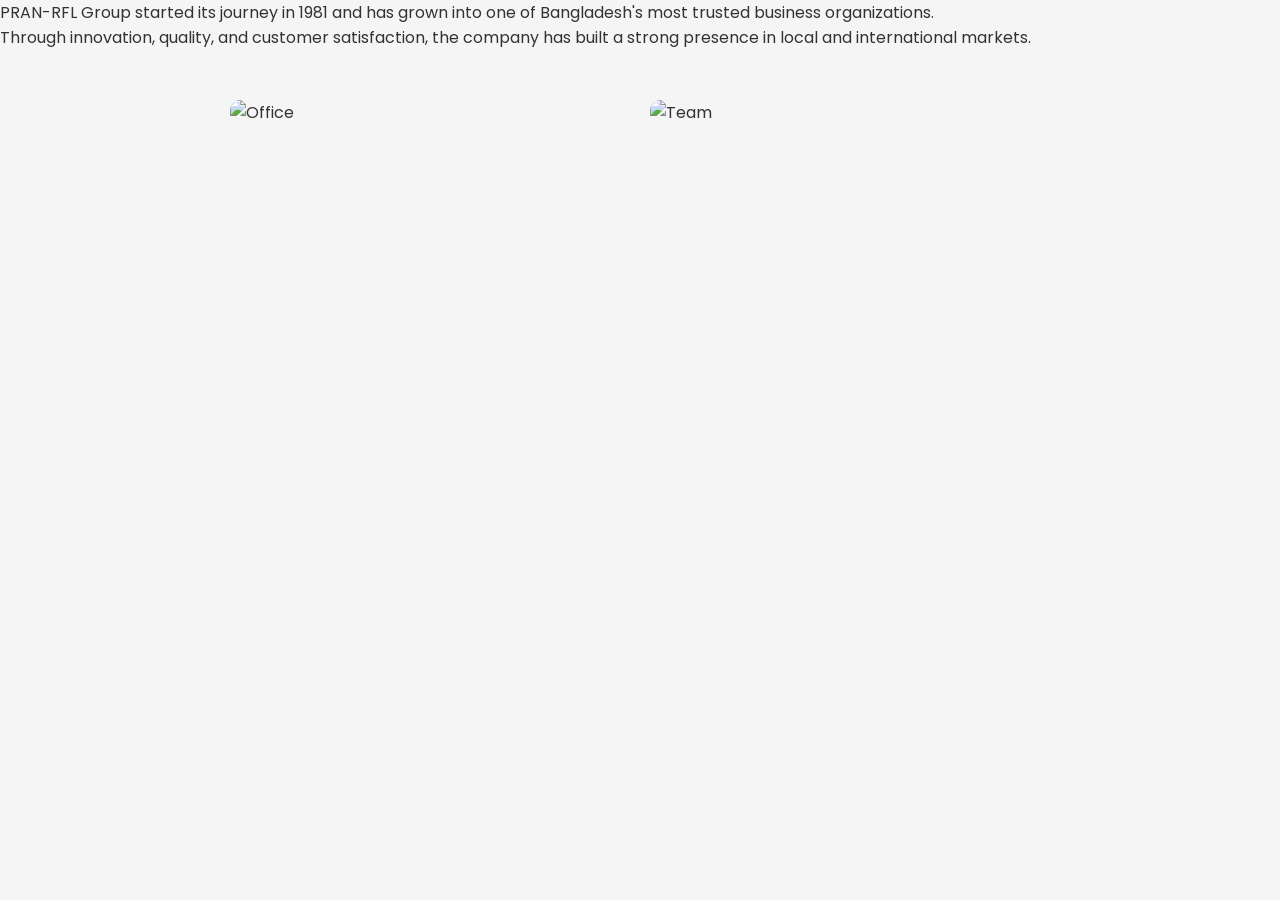
==== index.html @ d0a6dce4 "PRAN-RFL Website Semi Final Version" ====
<!DOCTYPE html>
<html lang="en">
<head>
    <meta charset="UTF-8">
    <meta name="viewport" content="width=device-width, initial-scale=1.0">
    <title>PRAN-RFL Group</title>
<link rel="preconnect" href="https://fonts.googleapis.com">
<link rel="preconnect" href="https://fonts.gstatic.com" crossorigin>

<link href="https://fonts.googleapis.com/css2?family=Poppins:wght@300;400;500;600;700&family=Playfair+Display:wght@600;700&display=swap" rel="stylesheet">
    <link rel="stylesheet" href="style.css">
</head>
<body>
<p>
        PRAN-RFL Group started its journey in 1981 and has grown into one of
        Bangladesh's most trusted business organizations.
    </p>

    <p>
        Through innovation, quality, and customer satisfaction, the company
        has built a strong presence in local and international markets.
    </p>

</section>

<!-- Images Section -->
<section class="gallery">

    <img src="https://images.unsplash.com/photo-1497366754035-f200968a6e72?w=500" alt="Office">

    <img src="https://images.unsplash.com/photo-1517048676732-d65bc937f952?w=500" alt="Team">

</section>
</body>
</html>
---- style.css ----
*{
    margin:0;
    padding:0;
    box-sizing:border-box;
}

body{
    font-family:'Poppins', sans-serif;
    background:#f5f5f5;
    color:#333;
}

/* Navbar */

nav{
    background:#0c3b5e;
    display:flex;
    justify-content:space-between;
    align-items:center;
    padding:20px 50px;
}

.logo{
    color:white;
    font-size:24px;
    font-weight:bold;
}

nav ul{
    display:flex;
    list-style:none;
}

nav ul li{
    margin-left:20px;
}

nav ul li a{
    color:white;
    text-decoration:none;
}

nav ul li a:hover{
    color:orange;
}

/* Hero */

.hero{
    display:flex;
    justify-content:space-between;
    align-items:center;
    padding:60px;
}

.hero-text{
    width:50%;
}

.hero-text h1{
    font-size:50px;
    color:#0c3b5e;
}

.hero-text h2{
    margin:10px 0;
    color:orange;
}

.hero-text p{
    margin:15px 0;
    line-height:1.7;
}

.btn{
    display:inline-block;
    background:orange;
    color:white;
    padding:10px 20px;
    text-decoration:none;
    border-radius:5px;
}

.hero-image img{
    width:500px;
    border-radius:15px;
}

/* Overview */

.overview{
    text-align:center;
    padding:50px;
}

.overview h2{
    margin-bottom:20px;
    color:#0c3b5e;
}

.overview p{
    margin:10px 0;
}

/* Gallery */

.gallery{
    display:flex;
    justify-content:center;
    gap:20px;
    padding:50px;
}

.gallery img{
    width:400px;
    border-radius:10px;
}
/* ABOUT PAGE */

.about-section{
    display:flex;
    align-items:center;
    justify-content:center;
    gap:40px;
    padding:60px;
}

.about-image img{
    width:500px;
    border-radius:15px;
}

.about-text{
    width:50%;
}

.about-text h1{
    color:#0c3b5e;
    margin-bottom:20px;
}

.about-text p{
    margin-bottom:15px;
    line-height:1.8;
}

.mission{
    text-align:center;
    padding:50px;
}

.mission h2{
    color:#0c3b5e;
    margin-bottom:20px;
}

.mission p{
    margin-bottom:20px;
}

.mission img{
    width:600px;
    border-radius:15px;
}
/* PRODUCTS PAGE */

.products{
    padding:50px;
    text-align:center;
}

.products h1{
    color:#0c3b5e;
    margin-bottom:20px;
}

.products p{
    margin-bottom:15px;
}

.product-cards{
    display:flex;
    justify-content:center;
    gap:20px;
    margin:40px 0;
}
/* TEAM PAGE */

.team{
    padding:80px 10%;
    text-align:center;
}

.team h1{
    color:#0c3b5e;
    margin-bottom:20px;
    font-size:40px;
}

.team p{
    line-height:1.8;
}

.team-grid{
    display:grid;
    grid-template-columns:repeat(3,1fr);
    gap:30px;
    margin-top:50px;
}

.member{
    background:white;
    padding:25px;
    border-radius:15px;
    box-shadow:0 4px 15px rgba(0,0,0,0.1);
    transition:0.3s;
}

.member:hover{
    transform:translateY(-10px);
}

.member img{
    width:100%;
    height:280px;
    object-fit:cover;
    border-radius:12px;
}

.member h3{
    margin-top:15px;
    color:#0c3b5e;
}

.member h4{
    color:orange;
    margin:10px 0;
    font-weight:normal;
}

.member p{
    font-size:14px;
}
/* TEAM PAGE */

.team{
    padding:80px 10%;
    text-align:center;
}

.team h1{
    font-size:42px;
    color:#0c3b5e;
    margin-bottom:20px;
}

.team-intro{
    max-width:800px;
    margin:auto;
    line-height:1.8;
    margin-bottom:50px;
}

.team-grid{
    display:grid;
    grid-template-columns:repeat(3,1fr);
    gap:30px;
}

.member{
    background:white;
    border-radius:20px;
    overflow:hidden;
    box-shadow:0 5px 20px rgba(0,0,0,0.1);
    transition:0.4s;
}

.member:hover{
    transform:translateY(-12px);
}

.member img{
    width:100%;
    height:300px;
    object-fit:cover;
}

.member h3{
    margin-top:20px;
    color:#0c3b5e;
}

.member span{
    display:block;
    color:#ff7a00;
    font-weight:bold;
    margin:10px 0;
}

.member p{
    padding:0 20px 25px;
    line-height:1.7;
}

.stats{
    margin-top:70px;
    display:grid;
    grid-template-columns:repeat(4,1fr);
    gap:20px;
}

.stat-box{
    background:#0c3b5e;
    color:white;
    padding:30px;
    border-radius:15px;
}

.stat-box h2{
    font-size:35px;
    color:#ffb347;
}
/* CONTACT PAGE */

.contact{
    padding:80px 10%;
    text-align:center;
}

.contact h1{
    color:#0c3b5e;
    font-size:42px;
    margin-bottom:20px;
}

.contact p{
    margin-bottom:15px;
    line-height:1.8;
}

.contact-container{
    display:flex;
    gap:40px;
    margin-top:50px;
}

.contact-info,
.contact-form{
    flex:1;
    background:white;
    padding:30px;
    border-radius:20px;
    box-shadow:0 5px 20px rgba(0,0,0,0.1);
}

.contact-info h2{
    color:#0c3b5e;
    margin-bottom:20px;
}

.contact-info p{
    margin-bottom:15px;
}

.contact-info img,
.contact-form img{
    width:100%;
    border-radius:15px;
    margin-top:20px;
}

.contact-form form{
    display:flex;
    flex-direction:column;
}

.contact-form input,
.contact-form textarea{
    padding:12px;
    margin-bottom:15px;
    border:1px solid #ddd;
    border-radius:8px;
    font-size:16px;
}

.contact-form button{
    background:#ff7a00;
    color:white;
    border:none;
    padding:12px;
    border-radius:8px;
    cursor:pointer;
    transition:0.3s;
}

.contact-form button:hover{
    background:#e56d00;
}
/* FOOTER */

footer{
    background:#0c3b5e;
    color:white;
    text-align:center;
    padding:25px;
    margin-top:50px;
}
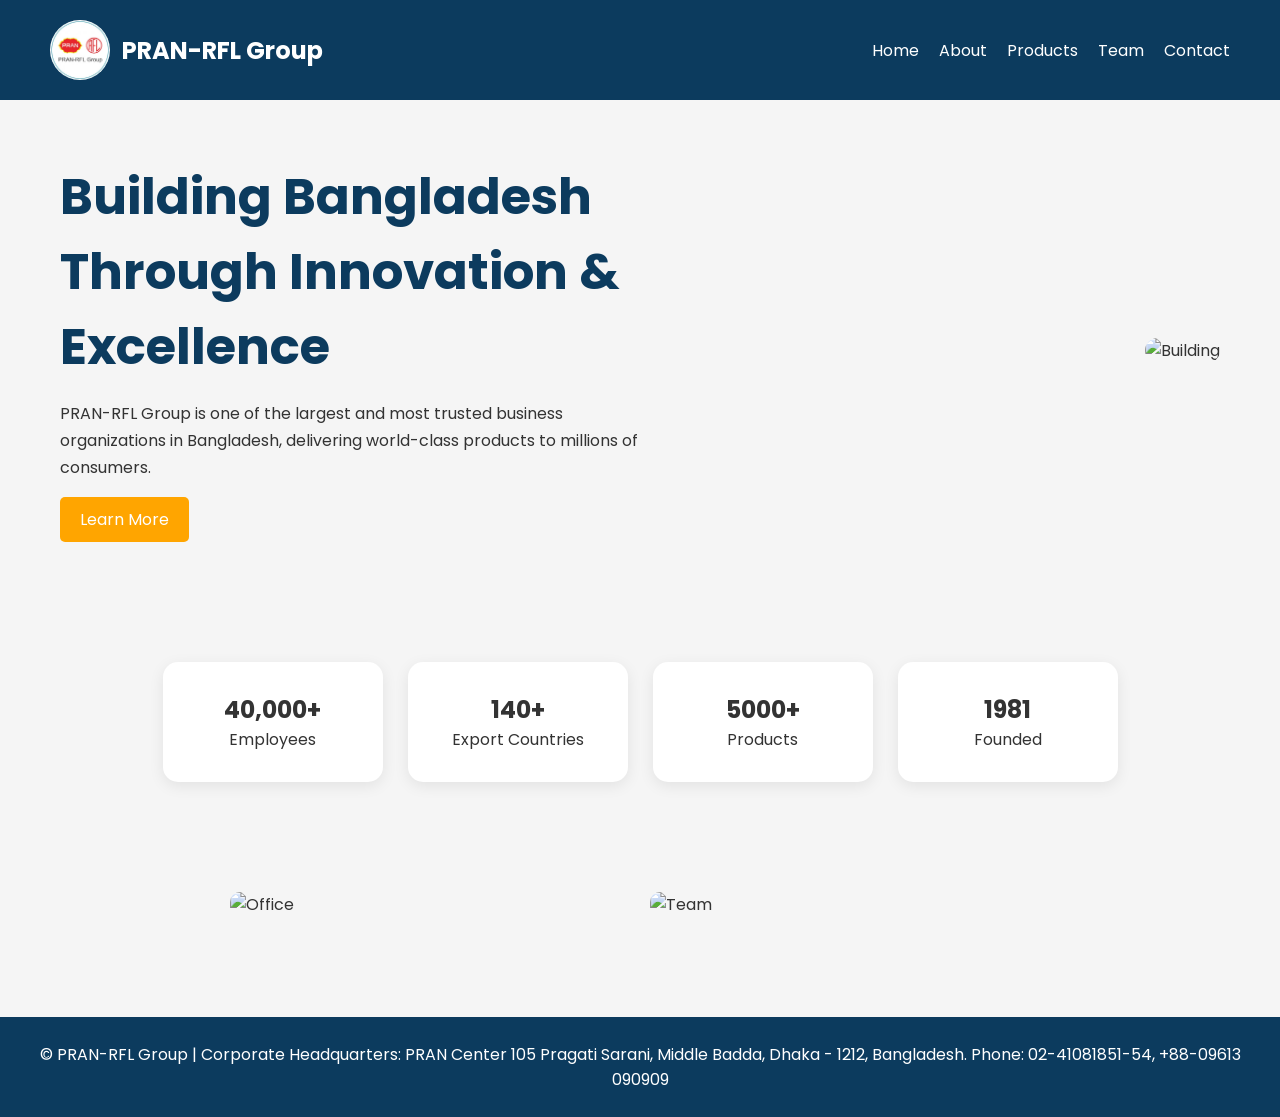
==== commit 12c9daa7: "Updated products section" ====
--- a/index.html
+++ b/index.html
@@ -11,25 +11,85 @@
     <link rel="stylesheet" href="style.css">
 </head>
 <body>
-<p>
-        PRAN-RFL Group started its journey in 1981 and has grown into one of
-        Bangladesh's most trusted business organizations.
-    </p>
 
-    <p>
-        Through innovation, quality, and customer satisfaction, the company
-        has built a strong presence in local and international markets.
-    </p>
+    <!-- Navbar -->
+    <nav>
+        <div class="logo">
+    <img src="pranrfl-logo-1.jpg" alt="PRAN-RFL Logo">
+    <span>PRAN-RFL Group</span>
+</div>
+
+        <ul>
+            <li><a href="index.html">Home</a></li>
+            <li><a href="about.html">About</a></li>
+            <li><a href="products.html">Products</a></li>
+            <li><a href="team.html">Team</a></li>
+            <li><a href="contact.html">Contact</a></li>
+        </ul>
+    </nav>
+
+    <!-- Hero Section -->
+   <section class="hero">
+
+    <div class="hero-text">
+        <h1>Building Bangladesh Through Innovation & Excellence</h1>
+
+        <p>
+            PRAN-RFL Group is one of the largest and most trusted
+            business organizations in Bangladesh, delivering
+            world-class products to millions of consumers.
+        </p>
+
+        <a href="about.html" class="btn">Learn More</a>
+    </div>
+
+    <div class="hero-image">
+        <img src="https://images.unsplash.com/photo-1486406146926-c627a92ad1ab?w=800" alt="Building">
+    </div>
 
 </section>
 
-<!-- Images Section -->
-<section class="gallery">
+    <!-- Statistics -->
+    <section class="home-stats">
 
-    <img src="https://images.unsplash.com/photo-1497366754035-f200968a6e72?w=500" alt="Office">
+        <div class="home-box">
+            <h2>40,000+</h2>
+            <p>Employees</p>
+        </div>
 
-    <img src="https://images.unsplash.com/photo-1517048676732-d65bc937f952?w=500" alt="Team">
+        <div class="home-box">
+            <h2>140+</h2>
+            <p>Export Countries</p>
+        </div>
 
-</section>
+        <div class="home-box">
+            <h2>5000+</h2>
+            <p>Products</p>
+        </div>
+
+        <div class="home-box">
+            <h2>1981</h2>
+            <p>Founded</p>
+        </div>
+
+    </section>
+
+    <!-- Gallery -->
+    <section class="gallery">
+
+        <img src="https://images.unsplash.com/photo-1497366754035-f200968a6e72?w=700" alt="Office">
+
+        <img src="https://images.unsplash.com/photo-1517048676732-d65bc937f952?w=700" alt="Team">
+
+    </section>
+
+    <footer>
+        <p>© PRAN-RFL Group | Corporate Headquarters: 
+
+PRAN Center 105 Pragati Sarani, Middle Badda, Dhaka - 1212, Bangladesh.
+
+Phone: 02-41081851-54, +88-09613 090909</p>
+    </footer>
+
 </body>
 </html>
--- a/style.css
+++ b/style.css
@@ -404,4 +404,103 @@
     text-align:center;
     padding:25px;
     margin-top:50px;
+}
+.logo{
+    display:flex;
+    align-items:center;
+    gap:12px;
+    color:white;
+    font-size:24px;
+    font-weight:bold;
+}
+
+.logo img{
+    width:60px;
+    height:60px;
+    border-radius:50%;
+    object-fit:cover;
+}
+.home-stats{
+    display: flex;
+    justify-content: center;
+    gap: 25px;
+    margin: 60px 0;
+}
+
+.home-box{
+    background: white;
+    padding: 30px;
+    border-radius: 15px;
+    text-align: center;
+    width: 220px;
+    box-shadow: 0 4px 15px rgba(0,0,0,0.08);
+}
+.product-categories{
+    padding:80px 10%;
+    background:#f5f5f5;
+}
+
+.section-header{
+    display:flex;
+    justify-content:space-between;
+    align-items:flex-start;
+    gap:50px;
+    margin-bottom:50px;
+}
+
+.section-header h2{
+    font-size:42px;
+    margin-bottom:10px;
+}
+
+.section-header span{
+    color:#e60012;
+}
+
+.section-header p{
+    color:#555;
+    line-height:1.8;
+}
+
+.category-grid{
+    display:grid;
+    grid-template-columns:repeat(6,1fr);
+    gap:20px;
+}
+
+.category-card{
+    background:#e60012;
+    color:white;
+    padding:30px 15px;
+    border-radius:10px;
+    text-align:center;
+    font-weight:600;
+    min-height:110px;
+
+    display:flex;
+    justify-content:center;
+    align-items:center;
+
+    transition:0.3s;
+}
+
+.category-card:hover{
+    transform:translateY(-5px);
+    cursor:pointer;
+}
+
+@media(max-width:1200px){
+    .category-grid{
+        grid-template-columns:repeat(3,1fr);
+    }
+}
+
+@media(max-width:768px){
+    .section-header{
+        flex-direction:column;
+    }
+
+    .category-grid{
+        grid-template-columns:repeat(2,1fr);
+    }
 }
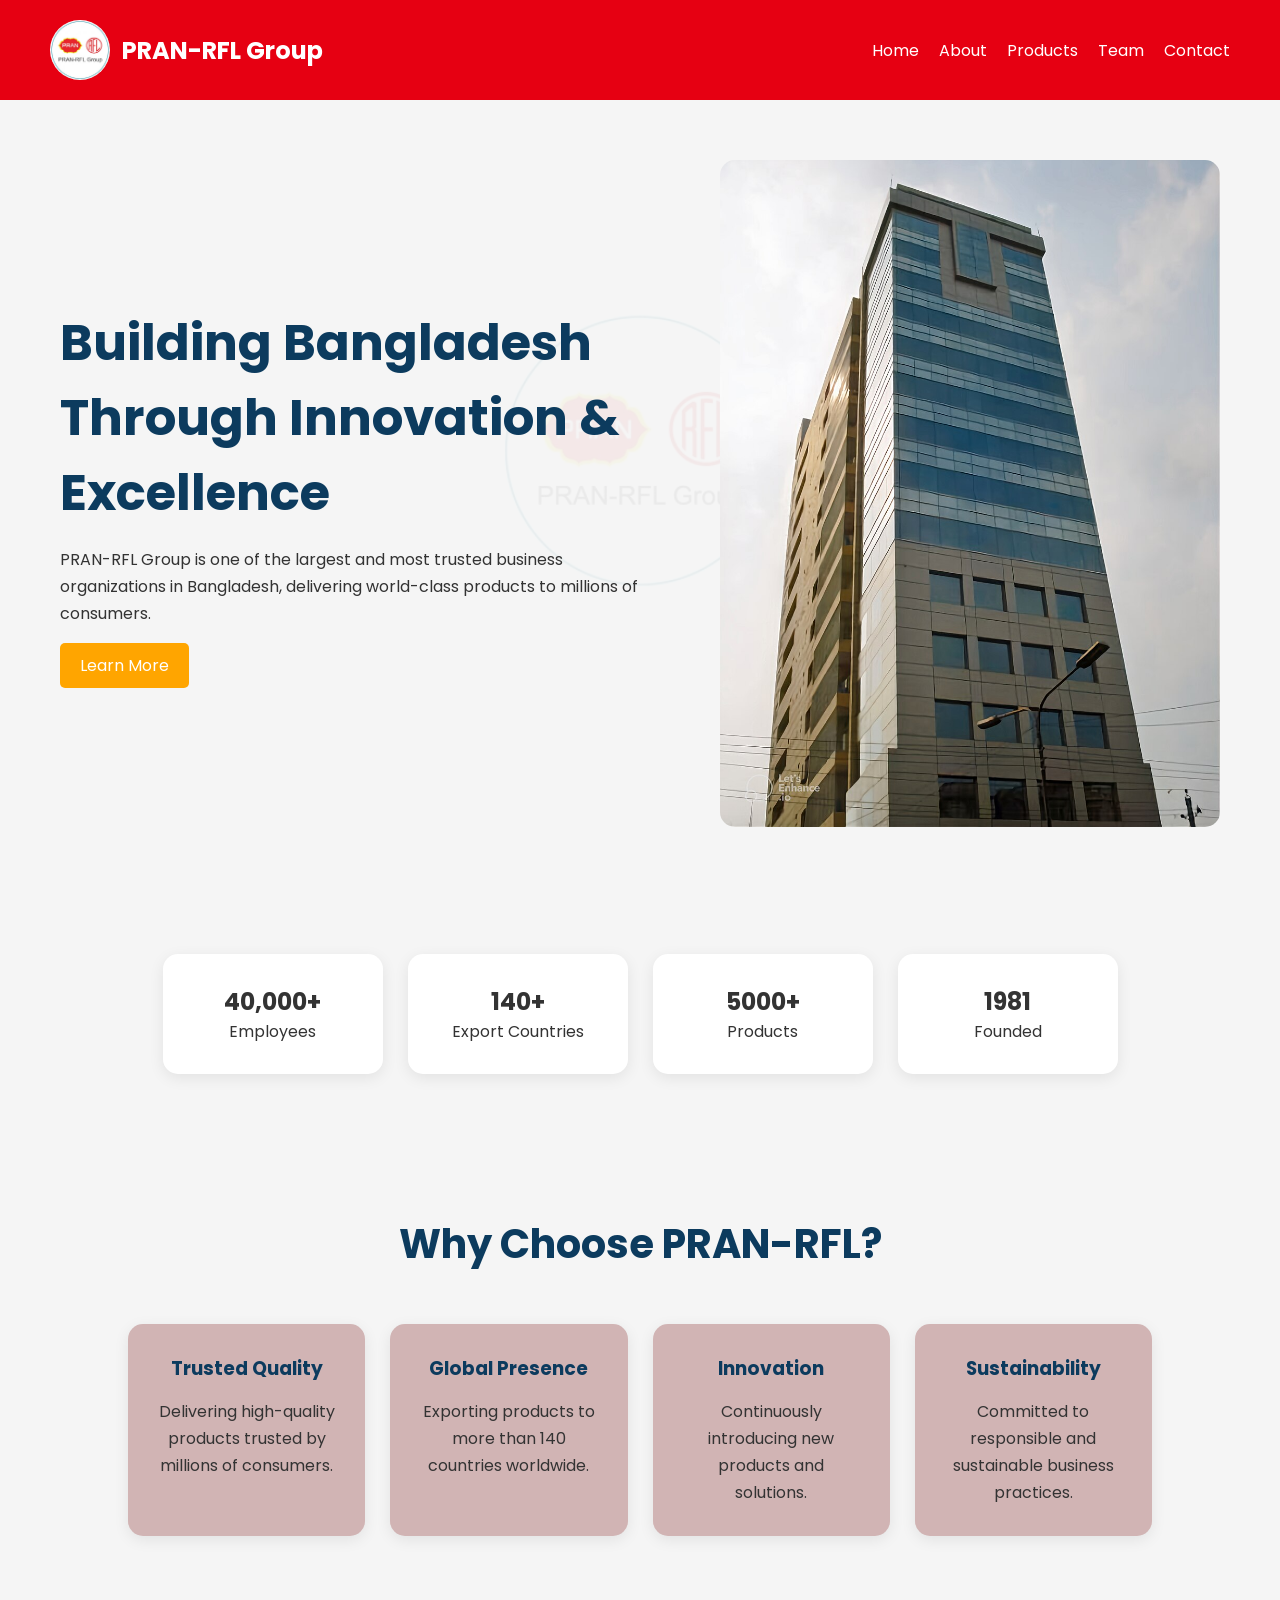
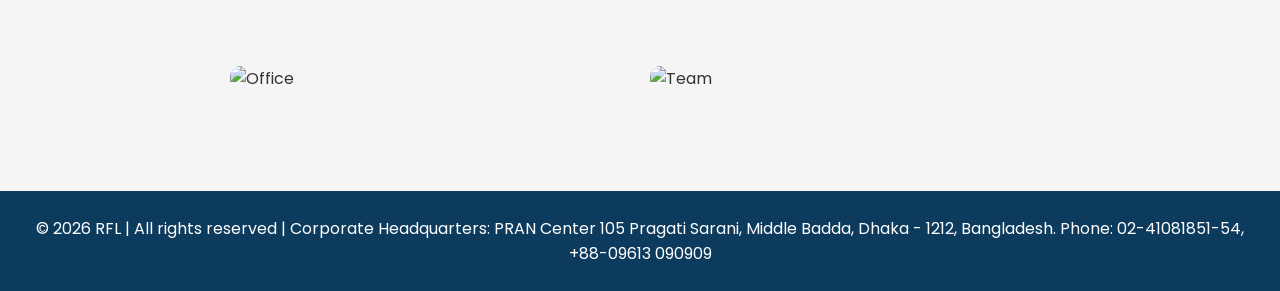
==== commit 1a6dbed0: "Updated building image" ====
--- a/index.html
+++ b/index.html
@@ -44,7 +44,7 @@
     </div>
 
     <div class="hero-image">
-        <img src="https://images.unsplash.com/photo-1486406146926-c627a92ad1ab?w=800" alt="Building">
+<img src="Pran-RFL_Centre.jpg" alt="PRAN-RFL Centre">
     </div>
 
 </section>
@@ -73,7 +73,31 @@
         </div>
 
     </section>
+<section class="why-pran">
+    <h2>Why Choose PRAN-RFL?</h2>
 
+    <div class="why-grid">
+        <div class="why-card">
+            <h3>Trusted Quality</h3>
+            <p>Delivering high-quality products trusted by millions of consumers.</p>
+        </div>
+
+        <div class="why-card">
+            <h3>Global Presence</h3>
+            <p>Exporting products to more than 140 countries worldwide.</p>
+        </div>
+
+        <div class="why-card">
+            <h3>Innovation</h3>
+            <p>Continuously introducing new products and solutions.</p>
+        </div>
+
+        <div class="why-card">
+            <h3>Sustainability</h3>
+            <p>Committed to responsible and sustainable business practices.</p>
+        </div>
+    </div>
+</section>
     <!-- Gallery -->
     <section class="gallery">
 
@@ -84,7 +108,7 @@
     </section>
 
     <footer>
-        <p>© PRAN-RFL Group | Corporate Headquarters: 
+        <p>© 2026 RFL | All rights reserved | Corporate Headquarters: 
 
 PRAN Center 105 Pragati Sarani, Middle Badda, Dhaka - 1212, Bangladesh.
 
--- a/style.css
+++ b/style.css
@@ -13,7 +13,7 @@
 /* Navbar */
 
 nav{
-    background:#0c3b5e;
+    background:#e60012;
     display:flex;
     justify-content:space-between;
     align-items:center;
@@ -79,6 +79,14 @@
     padding:10px 20px;
     text-decoration:none;
     border-radius:5px;
+}
+.btn{
+    transition:all 0.3s ease;
+}
+
+.btn:hover{
+    transform:translateY(-4px);
+    box-shadow:0 8px 20px rgba(0,0,0,0.2);
 }
 
 .hero-image img{
@@ -202,18 +210,22 @@
 }
 
 .team-grid{
-    display:grid;
-    grid-template-columns:repeat(3,1fr);
-    gap:30px;
-    margin-top:50px;
+    display:flex;
+    justify-content:center;
+    gap:80px;
+    flex-wrap:wrap;
+    margin:50px auto;
 }
 
 .member{
     background:white;
-    padding:25px;
-    border-radius:15px;
-    box-shadow:0 4px 15px rgba(0,0,0,0.1);
-    transition:0.3s;
+    border-radius:20px;
+    overflow:hidden;
+    box-shadow:0 5px 20px rgba(0,0,0,0.1);
+
+    width:350px;
+    padding:20px;
+    text-align:center;
 }
 
 .member:hover{
@@ -259,12 +271,6 @@
     margin:auto;
     line-height:1.8;
     margin-bottom:50px;
-}
-
-.team-grid{
-    display:grid;
-    grid-template-columns:repeat(3,1fr);
-    gap:30px;
 }
 
 .member{
@@ -278,11 +284,18 @@
 .member:hover{
     transform:translateY(-12px);
 }
-
+.member:hover img{
+    transform:scale(1.08);
+}
 .member img{
-    width:100%;
-    height:300px;
+    width:180px;
+    height:180px;
     object-fit:cover;
+    border-radius:50%;
+    border:4px solid #f50518;
+    transition:0.4s ease;
+    margin:20px auto;
+    display:block;
 }
 
 .member h3{
@@ -312,8 +325,22 @@
 .stat-box{
     background:#0c3b5e;
     color:white;
-    padding:30px;
+    padding:25px;
     border-radius:15px;
+    text-align:center;
+
+    width:220px;
+    height:150px;
+
+    display:flex;
+    flex-direction:column;
+    justify-content:center;
+
+    transition:0.3s ease;
+}
+.stat-box:hover{
+    transform:translateY(-8px);
+    box-shadow:0 12px 25px rgba(12,59,94,0.3);
 }
 
 .stat-box h2{
@@ -435,6 +462,15 @@
     width: 220px;
     box-shadow: 0 4px 15px rgba(0,0,0,0.08);
 }
+.home-box{
+    transition:all 0.3s ease;
+    cursor:pointer;
+}
+
+.home-box:hover{
+    transform:translateY(-8px);
+    box-shadow:0 10px 25px rgba(0,0,0,0.15);
+}
 .product-categories{
     padding:80px 10%;
     background:#f5f5f5;
@@ -491,7 +527,7 @@
 
 @media(max-width:1200px){
     .category-grid{
-        grid-template-columns:repeat(3,1fr);
+        grid-template-columns:repeat(2,1fr);
     }
 }
 
@@ -503,4 +539,123 @@
     .category-grid{
         grid-template-columns:repeat(2,1fr);
     }
+}
+body{
+    font-family:'Poppins', sans-serif;
+    background-color:#f5f5f5;
+    color:#333;
+    position:relative;
+}
+
+body::before{
+    content:"";
+    position:fixed;
+    top:50%;
+    left:50%;
+    transform:translate(-50%, -50%);
+
+    width:500px;
+    height:500px;
+
+    background:url('pranrfl-logo-1.jpg') no-repeat center;
+    background-size:contain;
+
+    opacity:0.06;
+    pointer-events:none;
+    z-index:-1;
+}
+.logo img{
+    width:60px;
+    height:60px;
+    border-radius:50%;
+    object-fit:cover;
+
+    animation:logoEntry 2s ease-out forwards;
+}
+
+@keyframes logoEntry{
+    0%{
+        opacity:0;
+        transform:rotate(-360deg) scale(0.3);
+    }
+
+    70%{
+        opacity:1;
+        transform:rotate(20deg) scale(1.1);
+    }
+
+    100%{
+        opacity:1;
+        transform:rotate(0deg) scale(1);
+    }
+}
+.product-categories{
+    position:relative;
+    overflow:hidden;
+}
+
+.product-categories::before{
+    content:"";
+    position:absolute;
+
+    top:50%;
+    left:50%;
+    transform:translate(-50%, -50%);
+
+    width:450px;
+    height:450px;
+
+    background:url('pranrfl-logo-1.jpg') no-repeat center;
+    background-size:contain;
+
+    opacity:0.05;
+
+    pointer-events:none;
+    z-index:0;
+}
+
+.category-grid{
+    position:relative;
+    z-index:1;
+}
+.amjad-img{
+    object-position:center 10%;
+}
+.why-pran{
+    padding:80px 10%;
+    text-align:center;
+}
+
+.why-pran h2{
+    font-size:40px;
+    color:#0c3b5e;
+    margin-bottom:50px;
+}
+
+.why-grid{
+    display:grid;
+    grid-template-columns:repeat(4,1fr);
+    gap:25px;
+}
+
+.why-card{
+    background:rgb(209, 180, 180);
+    padding:30px;
+    border-radius:15px;
+    box-shadow:0 4px 15px rgba(0,0,0,0.08);
+    transition:0.3s;
+}
+
+.why-card:hover{
+    transform:translateY(-8px);
+    box-shadow:0 10px 25px rgba(0,0,0,0.15);
+}
+
+.why-card h3{
+    color:#0c3b5e;
+    margin-bottom:15px;
+}
+
+.why-card p{
+    line-height:1.7;
 }
